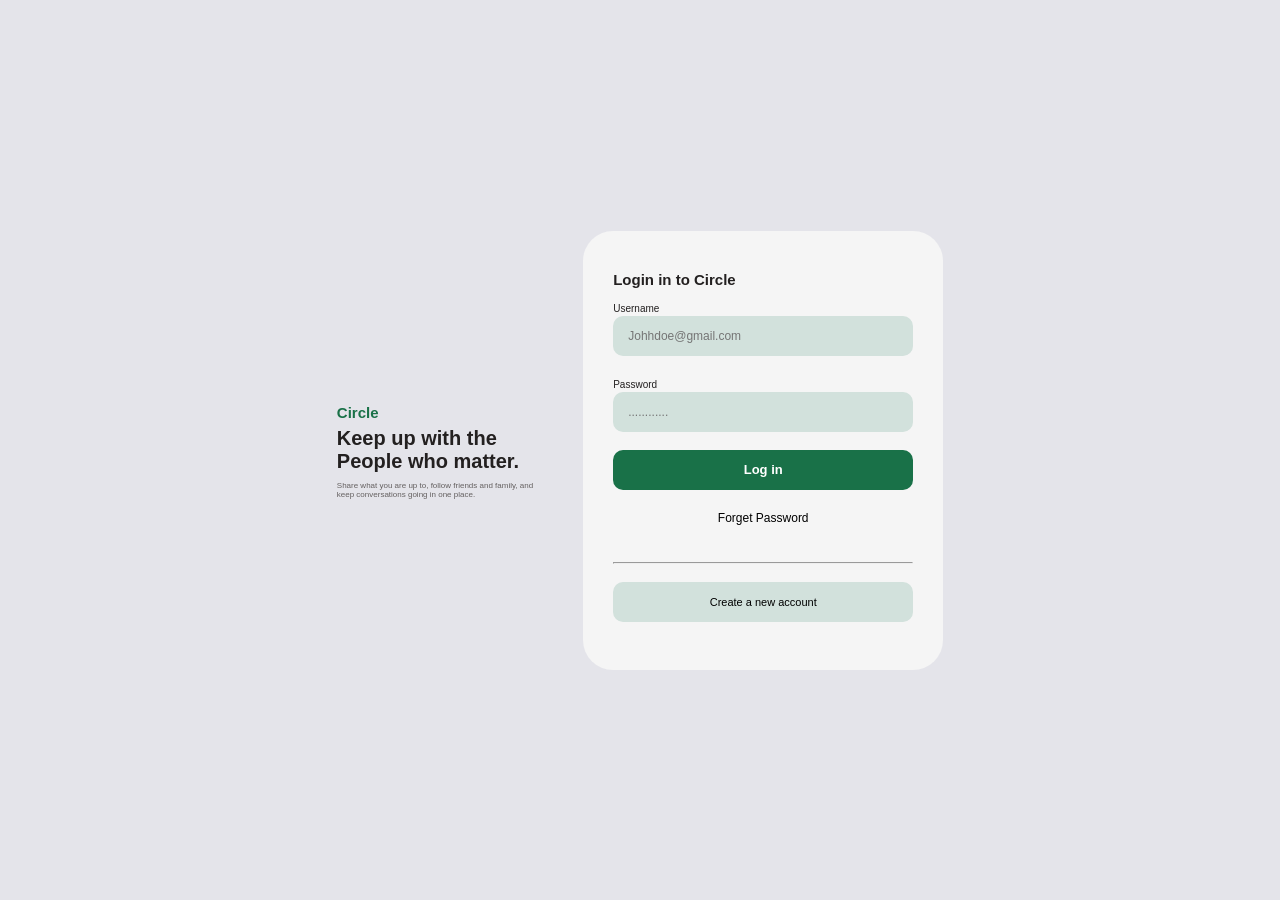
==== index.html @ 409247e7 "Circle App development" ====
<!DOCTYPE html>
<html lang="en">
<head>
    <meta charset="UTF-8">
    <meta name="viewport" content="width=device-width, initial-scale=1.0">
    <title>Circle</title>
    <link rel="stylesheet" href="style.css">
    
</head>
<body>
    <div class="main">
      
        <div class="heading">
            <nav>
                <h3><a href="#">Circle</a></h3>
            </nav>
             
            <h2 class="keep-up">Keep up with the<br> People who matter.</h2>

            <p class="intro"> 
                Share what you are up to, follow friends
                and family, and<br> keep conversations going in one place.
            </p>
        </div>
        <form action="post" autocomplete="on">
            <div class="section_1">
                <div class="sec-cont">
                <h3>Login in to Circle</h3>

                <label for ="email">Username</label><br>
                <input type="email" placeholder="Johhdoe@gmail.com"><br><br>

                <label for ="password">Password</label><br>
                <input type="password" placeholder="............"><br><br>

                <button class="login_btn" type="button" onclick="login_btn()"><a href="#">Log in</a></button><br><br>

                <span><a href="#">Forget Password</a></span><br><br>

                <hr><br>
                <button class="createbtn" type="button" onclick="create_account()"><a herf="">Create a new account</a></button><br><br>
               
                </div>
            </div>
        </form>

    </div>
    <script src="main.js"></script>
</body>
</html>
---- style.css ----
*{
    box-sizing: border-box;
    margin: 0;
    padding: 0;
}


   *{
    box-sizing: border-box;
    margin: 0;
    padding: 0;
}

body{
    width: 100%;
    height: 100vh;
    color: rgb(59, 57, 57);
    background-color: rgb(247, 247, 252);
}

.main{
     width: 100%;
    height: 100vh;
    color: rgb(35, 32, 32);
    background-color: rgb(228, 228, 234);
    display: flex;
    flex-direction: row;
    gap: 50px;
    justify-content: center;
    align-items: center;
}




.heading a{
    color: white;
    text-decoration: none;
    font-family: Verdana, Geneva, Tahoma, sans-serif;
    color: rgb(25, 113, 72);
    font-size: 15px;
   
}

.keep-up{
font-size: 20px;
font-weight:bold;
font-family:Verdana, Geneva, Tahoma, sans-serif;
padding-bottom: 8px;
 padding-top: 4px;
}

.intro{
    font-size: 8px;
    font-weight:100;
    color:rgb(100, 96, 96);
    font-family: Arial, Helvetica, sans-serif;
}


.section_1{
background-color: whitesmoke;
border-radius: 30px;
width: 360px;
height: auto;
}

.sec-cont{
    padding: 30px;
}

form h3{
    font-size: 15px;
    font-family:Arial, Helvetica, sans-serif;
    padding-top: 10px;
    padding-bottom: 10px;
}

label{
    font-family: Arial, Helvetica, sans-serif;
    font-size: 10px;
}

input[type]{
    padding: 9px;
    padding-left: 15px;
    border-radius: 10px;
    border: none;
    text-align: left;
    width: 300px;
    height: 40px;
    font-size: 12px;
    background-color:rgb(210, 225, 220);

}

.login_btn{
     padding: 9px;
    border-radius: 10px;
    border: none;
    text-align: center;
    width: 300px;
    height: 40px;
    background-color:rgb(25, 113, 72);
}

.login_btn a{
    color: white;
    font-size: 13px;
    font-weight: bold;
    text-decoration: none;
    font-family: Arial, Helvetica, sans-serif;
}

span{
    display: block;
    text-align: center;
    text-decoration: none;

}

span a{
    text-decoration: none;
    color: black;
    font-size: 12px;
    font-family: Arial, Helvetica, sans-serif;
}

.createbtn{
      padding: 9px;
    border-radius: 10px;
    border: none;
    text-align: center;
    width: 300px;
    height: 40px;
    background-color:rgb(210, 225, 220);

}
.createbtn a{
    text-align: center;
    font-size: 11px;
    font-family: Verdana, Geneva, Tahoma, sans-serif;
}
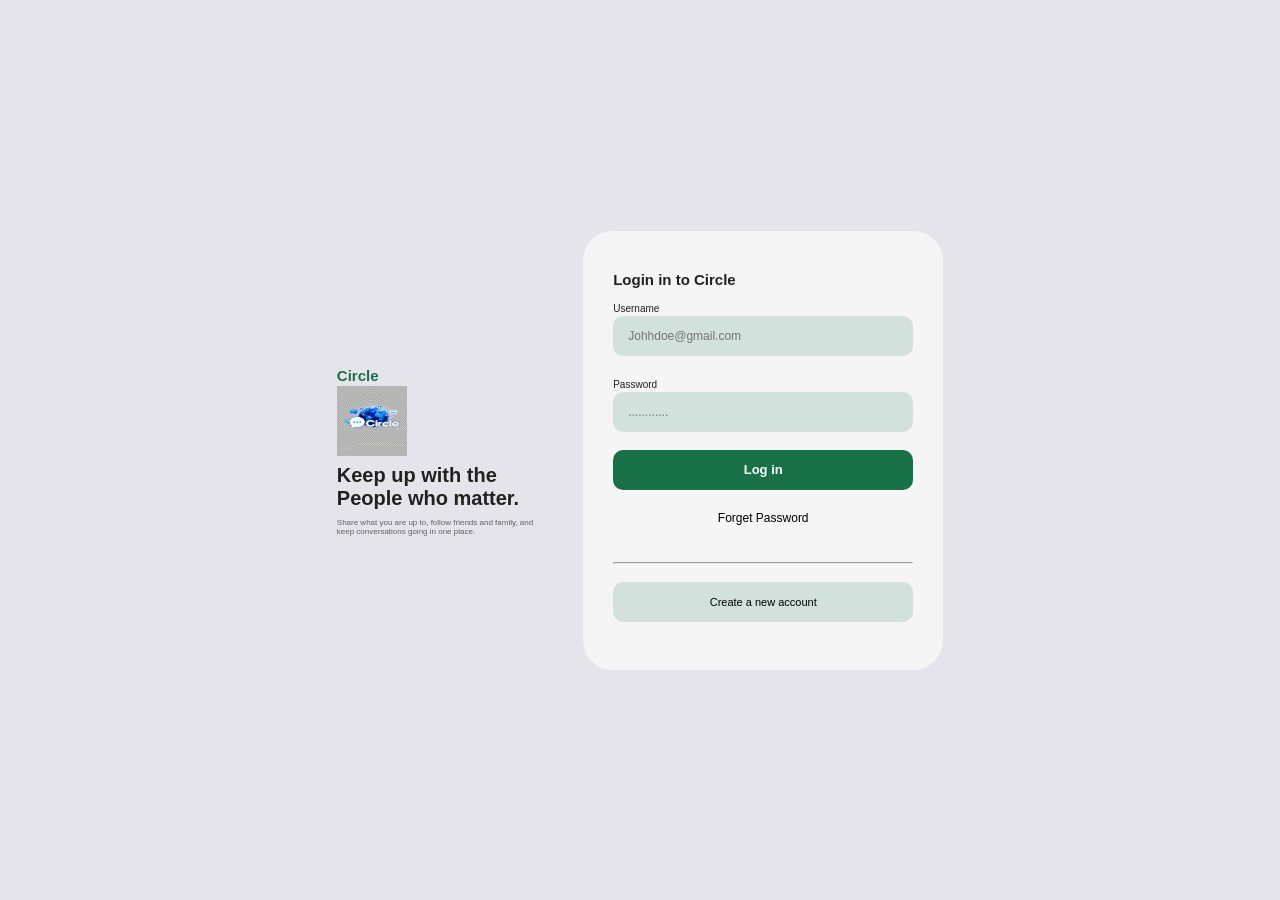
==== commit fcc83be3: "Update Circle App layout and styling" ====
--- a/index.html
+++ b/index.html
@@ -4,6 +4,7 @@
     <meta charset="UTF-8">
     <meta name="viewport" content="width=device-width, initial-scale=1.0">
     <title>Circle</title>
+      <link rel="icon" type="image/x-icon" href="circle.webp">
     <link rel="stylesheet" href="style.css">
     
 </head>
@@ -12,7 +13,8 @@
       
         <div class="heading">
             <nav>
-                <h3><a href="#">Circle</a></h3>
+                <h3><a href="#">Circle</a></h3> <img src="circle.webp">
+               
             </nav>
              
             <h2 class="keep-up">Keep up with the<br> People who matter.</h2>
--- a/style.css
+++ b/style.css
@@ -140,4 +140,9 @@
     text-align: center;
     font-size: 11px;
     font-family: Verdana, Geneva, Tahoma, sans-serif;
+}
+
+img{
+    width: 70px;
+    height: 70px;
 }
